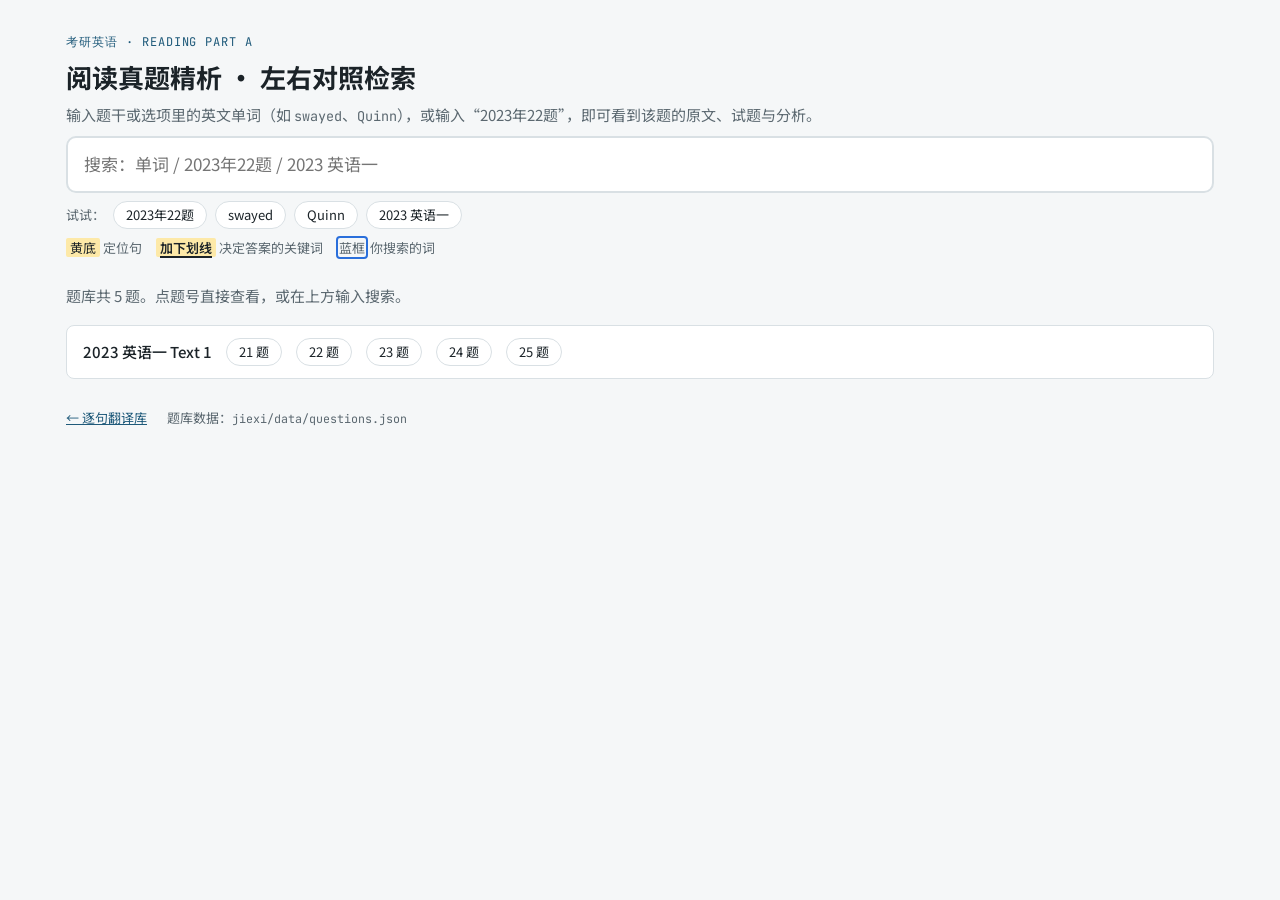
==== jiexi/index.html @ 84423259 "Add searchable side-by-side reading analysis page (jiexi/) Static page for GitHub Pages: search by E" ====
<!doctype html>
<html lang="zh-CN">
<head>
<meta charset="utf-8">
<meta name="viewport" content="width=device-width,initial-scale=1">
<title>考研阅读精析检索</title>
<link rel="preconnect" href="https://fonts.googleapis.com">
<link rel="stylesheet" href="https://fonts.googleapis.com/css2?family=Source+Serif+4:ital,opsz,wght@0,8..60,400;0,8..60,600;1,8..60,400&family=Noto+Sans+SC:wght@400;500;700&family=JetBrains+Mono:wght@500&display=swap">
<link rel="stylesheet" href="style.css">
</head>
<body>
<div class="wrap">
<header>
  <div class="eyebrow">考研英语 · Reading Part A</div>
  <h1>阅读真题精析 · 左右对照检索</h1>
  <p class="sub">输入题干或选项里的英文单词（如 <code>swayed</code>、<code>Quinn</code>），或输入“2023年22题”，即可看到该题的原文、试题与分析。</p>
  <div class="search">
    <input id="q" type="search" autocomplete="off" spellcheck="false" placeholder="搜索：单词 / 2023年22题 / 2023 英语一" aria-label="搜索">
  </div>
  <div class="examples" id="examples"></div>
  <div class="legend"><span><mark>黄底</mark> 定位句</span><span><mark><b>加下划线</b></mark> 决定答案的关键词</span><span><span class="hit">蓝框</span> 你搜索的词</span></div>
</header>

<p id="status" class="status" aria-live="polite">正在加载题库…</p>
<div id="results"></div>

<footer>
  <a href="../">← 逐句翻译库</a>
  <span>题库数据：<code>jiexi/data/questions.json</code></span>
</footer>
</div>
<script src="app.js"></script>
</body>
</html>
---- jiexi/style.css ----
/* Layout: one row per question; left = 原文段落 + 试题, right = 分析; stacks below 860px */
:root {
  --bg: #f5f7f8;
  --paper: #ffffff;
  --ink: #1b2328;
  --muted: #5b6870;
  --line: #d9e0e4;
  --accent: #1f5a7a;
  --accent-soft: #e3eef4;
  --mark: #fde9a8;
  --mark-ink: #1b2328;
  --right: #1d7a4c;
  --right-soft: #e2f3ea;
  --wrong: #a3413a;
  --hit: #2a6fdb;
  --f-en: "Source Serif 4", Georgia, "Times New Roman", serif;
  --f-zh: "Noto Sans SC", "PingFang SC", "Microsoft YaHei", system-ui, sans-serif;
  --f-mono: "JetBrains Mono", ui-monospace, Menlo, monospace;
  color-scheme: light;
}
@media (prefers-color-scheme: dark) {
  :root {
    --bg: #12181c; --paper: #192127; --ink: #e4eaed; --muted: #95a3ab; --line: #2b363d;
    --accent: #7fb7d6; --accent-soft: #1e3240; --mark: #6b5713; --mark-ink: #fff6d6;
    --right: #6fcf9a; --right-soft: #183528; --wrong: #ec8d84; --hit: #7fb0ff; color-scheme: dark;
  }
}
* { box-sizing: border-box; }
body { margin: 0; background: var(--bg); color: var(--ink); font-family: var(--f-zh); font-size: 15px; line-height: 1.7; }
a { color: var(--accent); }
code { font-family: var(--f-mono); font-size: .9em; }
.wrap { max-width: 1180px; margin: 0 auto; padding-inline: 16px; padding-block: 32px 64px; }
header { display: grid; gap: 8px; margin-bottom: 24px; }
.eyebrow { font-family: var(--f-mono); font-size: 12px; letter-spacing: .08em; color: var(--accent); text-transform: uppercase; }
h1 { font-size: 26px; line-height: 1.3; margin: 0; text-wrap: balance; }
.sub { color: var(--muted); margin: 0; }
.search input { width: 100%; font: inherit; font-size: 17px; padding: 12px 16px; border: 2px solid var(--line); border-radius: 10px; background: var(--paper); color: var(--ink); outline: none; }
.search input:focus { border-color: var(--accent); }
.examples { display: flex; flex-wrap: wrap; gap: 8px; font-size: 13px; color: var(--muted); align-items: center; }
.chip { font: inherit; font-size: 13px; border: 1px solid var(--line); background: var(--paper); color: var(--ink); border-radius: 999px; padding: 2px 12px; cursor: pointer; }
.chip:hover { border-color: var(--accent); color: var(--accent); }
.legend { display: flex; flex-wrap: wrap; gap: 14px; font-size: 13px; color: var(--muted); }
.legend mark { padding: 0 4px; }
.status { color: var(--muted); margin: 0 0 16px; }

.dir { display: grid; gap: 10px; }
.dir .item { background: var(--paper); border: 1px solid var(--line); border-radius: 8px; padding: 12px 16px; display: flex; flex-wrap: wrap; gap: 8px 14px; align-items: center; }
.dir .item strong { font-weight: 500; }

.group { margin-bottom: 36px; }
.group h2 { font-size: 18px; margin: 0 0 10px; }
.group h2 .eyebrow { display: block; margin-bottom: 2px; }
details.full { background: var(--paper); border: 1px solid var(--line); border-radius: 8px; padding: 14px 18px; margin-bottom: 20px; }
details.full summary { cursor: pointer; font-weight: 500; color: var(--accent); }
details.full p { font-family: var(--f-en); font-size: 16px; line-height: 1.75; margin: 12px 0 0; max-width: 72ch; }
.pn { font-family: var(--f-mono); font-size: 11px; color: var(--muted); margin-right: 6px; }
.colhead { display: grid; grid-template-columns: 1fr 1fr; gap: 24px; font-size: 12px; letter-spacing: .1em; color: var(--muted); padding: 0 4px 8px; border-bottom: 2px solid var(--ink); }
.row { display: grid; grid-template-columns: 1fr 1fr; gap: 24px; padding-block: 22px; border-bottom: 1px solid var(--line); scroll-margin-top: 12px; }
.row > * { min-width: 0; }
.src { display: grid; gap: 16px; align-content: start; }
.para { font-family: var(--f-en); font-size: 16.5px; line-height: 1.75; margin: 0; padding-left: 14px; border-left: 3px solid var(--line); }
mark { background: var(--mark); color: var(--mark-ink); padding: 1px 2px; border-radius: 2px; }
mark b { font-weight: 600; text-decoration: underline; text-decoration-thickness: 2px; text-underline-offset: 3px; }
.hit { outline: 2px solid var(--hit); border-radius: 2px; padding: 0 1px; margin: 0 1px; }
.q { background: var(--paper); border: 1px solid var(--line); border-radius: 8px; padding: 14px 16px; font-family: var(--f-en); font-size: 16px; }
.q .stem { font-weight: 600; margin: 0 0 8px; }
.q ol { list-style: none; margin: 0; padding: 0; display: grid; gap: 4px; }
.q li { display: grid; grid-template-columns: 2.2em 1fr; padding: 3px 6px; border-radius: 4px; }
.q li .k { font-family: var(--f-mono); font-size: 13px; color: var(--muted); padding-top: 2px; }
.q li.ok { background: var(--right-soft); }
.q li.ok .k { color: var(--right); font-weight: 600; }
.q.hide-ans li.ok { background: none; }
.q.hide-ans li.ok .k { color: var(--muted); font-weight: 400; }
.ana { display: grid; gap: 14px; align-content: start; }
.ana.hidden > :not(.reveal) { display: none; }
.reveal { font: inherit; justify-self: start; border: 1px solid var(--accent); color: var(--accent); background: var(--paper); border-radius: 6px; padding: 4px 14px; cursor: pointer; }
.ans { display: flex; align-items: baseline; gap: 10px; flex-wrap: wrap; }
.badge { font-family: var(--f-mono); font-size: 13px; background: var(--right); color: var(--paper); padding: 2px 10px; border-radius: 4px; }
.ans strong { font-size: 17px; }
.ana h3 { font-size: 13px; letter-spacing: .08em; color: var(--accent); margin: 0 0 4px; }
.ana p { margin: 0; }
.ana p + p { margin-top: 6px; }
.map { display: grid; gap: 4px; margin-top: 6px; }
.map div { display: flex; flex-wrap: wrap; gap: 6px; align-items: baseline; }
.map code { font-family: var(--f-en); font-size: 15px; background: var(--mark); color: var(--mark-ink); padding: 0 5px; border-radius: 3px; }
.map span { color: var(--muted); }
ul.wrong { list-style: none; margin: 0; padding: 0; display: grid; gap: 6px; }
ul.wrong li { display: grid; grid-template-columns: 2em 1fr; }
ul.wrong li .k { font-family: var(--f-mono); font-size: 13px; color: var(--wrong); padding-top: 2px; }
.tag { display: inline-block; font-size: 12px; color: var(--wrong); border: 1px solid currentColor; border-radius: 3px; padding: 0 5px; margin-right: 6px; line-height: 1.5; }
.toolbar { display: flex; justify-content: flex-end; font-size: 13px; color: var(--muted); margin-bottom: 8px; }
.toolbar label { display: inline-flex; gap: 6px; align-items: center; cursor: pointer; }
footer { margin-top: 28px; color: var(--muted); font-size: 13px; display: flex; flex-wrap: wrap; gap: 8px 20px; }
@media (max-width: 860px) {
  .colhead { display: none; }
  .row { grid-template-columns: 1fr; gap: 16px; }
  .ana { background: var(--paper); border: 1px solid var(--line); border-radius: 8px; padding: 14px 16px; }
}
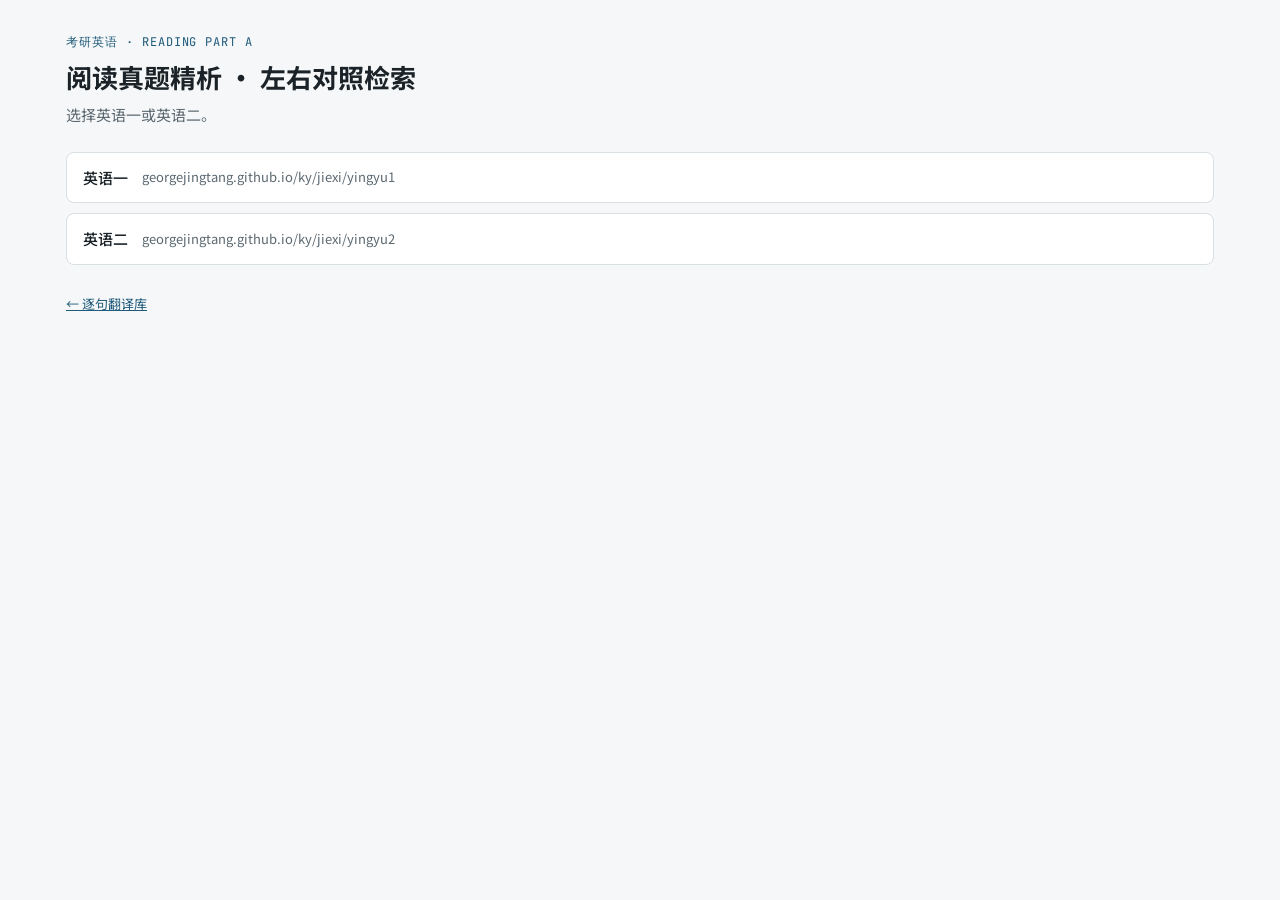
==== commit 99eac1e5: "Split jiexi into yingyu1/yingyu2 and add 2023 英语二 reading Q21-40 Co-Authored-By: Claude Opus 5.5 (1M" ====
--- a/jiexi/index.html
+++ b/jiexi/index.html
@@ -4,8 +4,12 @@
 <meta charset="utf-8">
 <meta name="viewport" content="width=device-width,initial-scale=1">
 <title>考研阅读精析检索</title>
+<script>
+  // 旧链接 /jiexi/?q=… 都是英语一的题，直接转到 yingyu1/
+  if (location.search) location.replace("yingyu1/" + location.search + location.hash);
+</script>
 <link rel="preconnect" href="https://fonts.googleapis.com">
-<link rel="stylesheet" href="https://fonts.googleapis.com/css2?family=Source+Serif+4:ital,opsz,wght@0,8..60,400;0,8..60,600;1,8..60,400&family=Noto+Sans+SC:wght@400;500;700&family=JetBrains+Mono:wght@500&display=swap">
+<link rel="stylesheet" href="https://fonts.googleapis.com/css2?family=Noto+Sans+SC:wght@400;500;700&family=JetBrains+Mono:wght@500&display=swap">
 <link rel="stylesheet" href="style.css">
 </head>
 <body>
@@ -13,22 +17,13 @@
 <header>
   <div class="eyebrow">考研英语 · Reading Part A</div>
   <h1>阅读真题精析 · 左右对照检索</h1>
-  <p class="sub">输入题干或选项里的英文单词（如 <code>swayed</code>、<code>Quinn</code>），或输入“2023年22题”，即可看到该题的原文、试题与分析。</p>
-  <div class="search">
-    <input id="q" type="search" autocomplete="off" spellcheck="false" placeholder="搜索：单词 / 2023年22题 / 2023 英语一" aria-label="搜索">
-  </div>
-  <div class="examples" id="examples"></div>
-  <div class="legend"><span><mark>黄底</mark> 定位句</span><span><mark><b>加下划线</b></mark> 决定答案的关键词</span><span><span class="hit">蓝框</span> 你搜索的词</span></div>
+  <p class="sub">选择英语一或英语二。</p>
 </header>
-
-<p id="status" class="status" aria-live="polite">正在加载题库…</p>
-<div id="results"></div>
-
-<footer>
-  <a href="../">← 逐句翻译库</a>
-  <span>题库数据：<code>jiexi/data/questions.json</code></span>
-</footer>
+<div class="dir">
+  <a class="item" href="yingyu1/"><strong>英语一</strong><span>georgejingtang.github.io/ky/jiexi/yingyu1</span></a>
+  <a class="item" href="yingyu2/"><strong>英语二</strong><span>georgejingtang.github.io/ky/jiexi/yingyu2</span></a>
 </div>
-<script src="app.js"></script>
+<footer><a href="../">← 逐句翻译库</a></footer>
+</div>
 </body>
 </html>
--- a/jiexi/style.css
+++ b/jiexi/style.css
@@ -1,4 +1,4 @@
-/* Layout: one row per question; left = 原文段落 + 试题, right = 分析; stacks below 860px */
+/* Layout: left = 全文 (sticky), right = 每题的定位段落 → 试题 → 分析; stacks below 860px */
 :root {
   --bg: #f5f7f8;
   --paper: #ffffff;
@@ -50,12 +50,19 @@
 .group { margin-bottom: 36px; }
 .group h2 { font-size: 18px; margin: 0 0 10px; }
 .group h2 .eyebrow { display: block; margin-bottom: 2px; }
-details.full { background: var(--paper); border: 1px solid var(--line); border-radius: 8px; padding: 14px 18px; margin-bottom: 20px; }
-details.full summary { cursor: pointer; font-weight: 500; color: var(--accent); }
-details.full p { font-family: var(--f-en); font-size: 16px; line-height: 1.75; margin: 12px 0 0; max-width: 72ch; }
+.full { background: var(--paper); border: 1px solid var(--line); border-radius: 8px; padding: 14px 18px; margin-bottom: 20px; }
+.full h3 { margin: 0; font-size: 14px; font-weight: 500; color: var(--accent); }
+.full p { font-family: var(--f-en); font-size: 16px; line-height: 1.75; margin: 12px 0 0; max-width: 72ch; }
+.full p { border-left: 3px solid transparent; padding-left: 10px; }
+.full p.located { border-left-color: var(--mark); }
+/* 左边全文（滚动时固定），右边逐题上下排列 */
+.body { display: grid; grid-template-columns: 1fr 1fr; gap: 24px; align-items: start; }
+.body > * { min-width: 0; }
+.body .full { position: sticky; top: 12px; max-height: calc(100vh - 24px); overflow: auto; margin-bottom: 0; }
+.body .row:first-of-type { padding-top: 0; }
+.body .ana { background: var(--paper); border: 1px solid var(--line); border-radius: 8px; padding: 14px 16px; }
 .pn { font-family: var(--f-mono); font-size: 11px; color: var(--muted); margin-right: 6px; }
-.colhead { display: grid; grid-template-columns: 1fr 1fr; gap: 24px; font-size: 12px; letter-spacing: .1em; color: var(--muted); padding: 0 4px 8px; border-bottom: 2px solid var(--ink); }
-.row { display: grid; grid-template-columns: 1fr 1fr; gap: 24px; padding-block: 22px; border-bottom: 1px solid var(--line); scroll-margin-top: 12px; }
+.row { display: grid; grid-template-columns: 1fr; gap: 16px; padding-block: 22px; border-bottom: 1px solid var(--line); scroll-margin-top: 12px; }
 .row > * { min-width: 0; }
 .src { display: grid; gap: 16px; align-content: start; }
 .para { font-family: var(--f-en); font-size: 16.5px; line-height: 1.75; margin: 0; padding-left: 14px; border-left: 3px solid var(--line); }
@@ -72,8 +79,11 @@
 .q.hide-ans li.ok { background: none; }
 .q.hide-ans li.ok .k { color: var(--muted); font-weight: 400; }
 .ana { display: grid; gap: 14px; align-content: start; }
-.ana.hidden > :not(.reveal) { display: none; }
-.reveal { font: inherit; justify-self: start; border: 1px solid var(--accent); color: var(--accent); background: var(--paper); border-radius: 6px; padding: 4px 14px; cursor: pointer; }
+.ana.hidden > :not(.btns) { display: none; }
+.row.quiz .para { display: none; }
+.btns { display: flex; flex-direction: column; align-items: flex-start; gap: 8px; }
+.zh-all .zh-btn { display: none; }
+.reveal, .zh-btn { font: inherit; justify-self: start; border: 1px solid var(--accent); color: var(--accent); background: var(--paper); border-radius: 6px; padding: 4px 14px; cursor: pointer; }
 .ans { display: flex; align-items: baseline; gap: 10px; flex-wrap: wrap; }
 .badge { font-family: var(--f-mono); font-size: 13px; background: var(--right); color: var(--paper); padding: 2px 10px; border-radius: 4px; }
 .ans strong { font-size: 17px; }
@@ -88,11 +98,29 @@
 ul.wrong li { display: grid; grid-template-columns: 2em 1fr; }
 ul.wrong li .k { font-family: var(--f-mono); font-size: 13px; color: var(--wrong); padding-top: 2px; }
 .tag { display: inline-block; font-size: 12px; color: var(--wrong); border: 1px solid currentColor; border-radius: 3px; padding: 0 5px; margin-right: 6px; line-height: 1.5; }
-.toolbar { display: flex; justify-content: flex-end; font-size: 13px; color: var(--muted); margin-bottom: 8px; }
+.toolbar { display: flex; flex-direction: column; align-items: flex-end; gap: 2px; font-size: 13px; color: var(--muted); margin-bottom: 8px; }
 .toolbar label { display: inline-flex; gap: 6px; align-items: center; cursor: pointer; }
 footer { margin-top: 28px; color: var(--muted); font-size: 13px; display: flex; flex-wrap: wrap; gap: 8px 20px; }
 @media (max-width: 860px) {
-  .colhead { display: none; }
-  .row { grid-template-columns: 1fr; gap: 16px; }
-  .ana { background: var(--paper); border: 1px solid var(--line); border-radius: 8px; padding: 14px 16px; }
+  .body { display: block; }
+  .body .full { position: static; max-height: none; margin-bottom: 20px; }
 }
+
+/* 英汉对照译文：默认隐藏；“再检查”打开全部，或单题按钮打开本题 */
+.zh { display: none; font-family: var(--f-zh); font-size: 14px; font-weight: 400; font-style: normal; line-height: 1.6; color: var(--muted); }
+.zh-all .zh, .row.zh-on .zh { display: block; }
+.zh-all .full .s { display: block; }
+.full .zh { margin: 2px 0 10px; }
+.stem-zh { margin: -4px 0 8px; }
+.para-zh { padding-left: 17px; margin: -8px 0 0; }
+.row.quiz .para-zh { display: none !important; }
+.warn { color: var(--wrong); }
+
+/* 英语一 / 英语二 切换 */
+.switch { display: flex; gap: 6px; }
+.switch a { font-size: 13px; text-decoration: none; border: 1px solid var(--line); background: var(--paper); color: var(--ink); border-radius: 999px; padding: 2px 14px; }
+.switch a:hover { border-color: var(--accent); color: var(--accent); }
+.switch a[aria-current="page"] { background: var(--accent); border-color: var(--accent); color: var(--paper); }
+a.item { text-decoration: none; color: var(--ink); }
+a.item:hover { border-color: var(--accent); }
+a.item span { color: var(--muted); font-size: 13px; }
